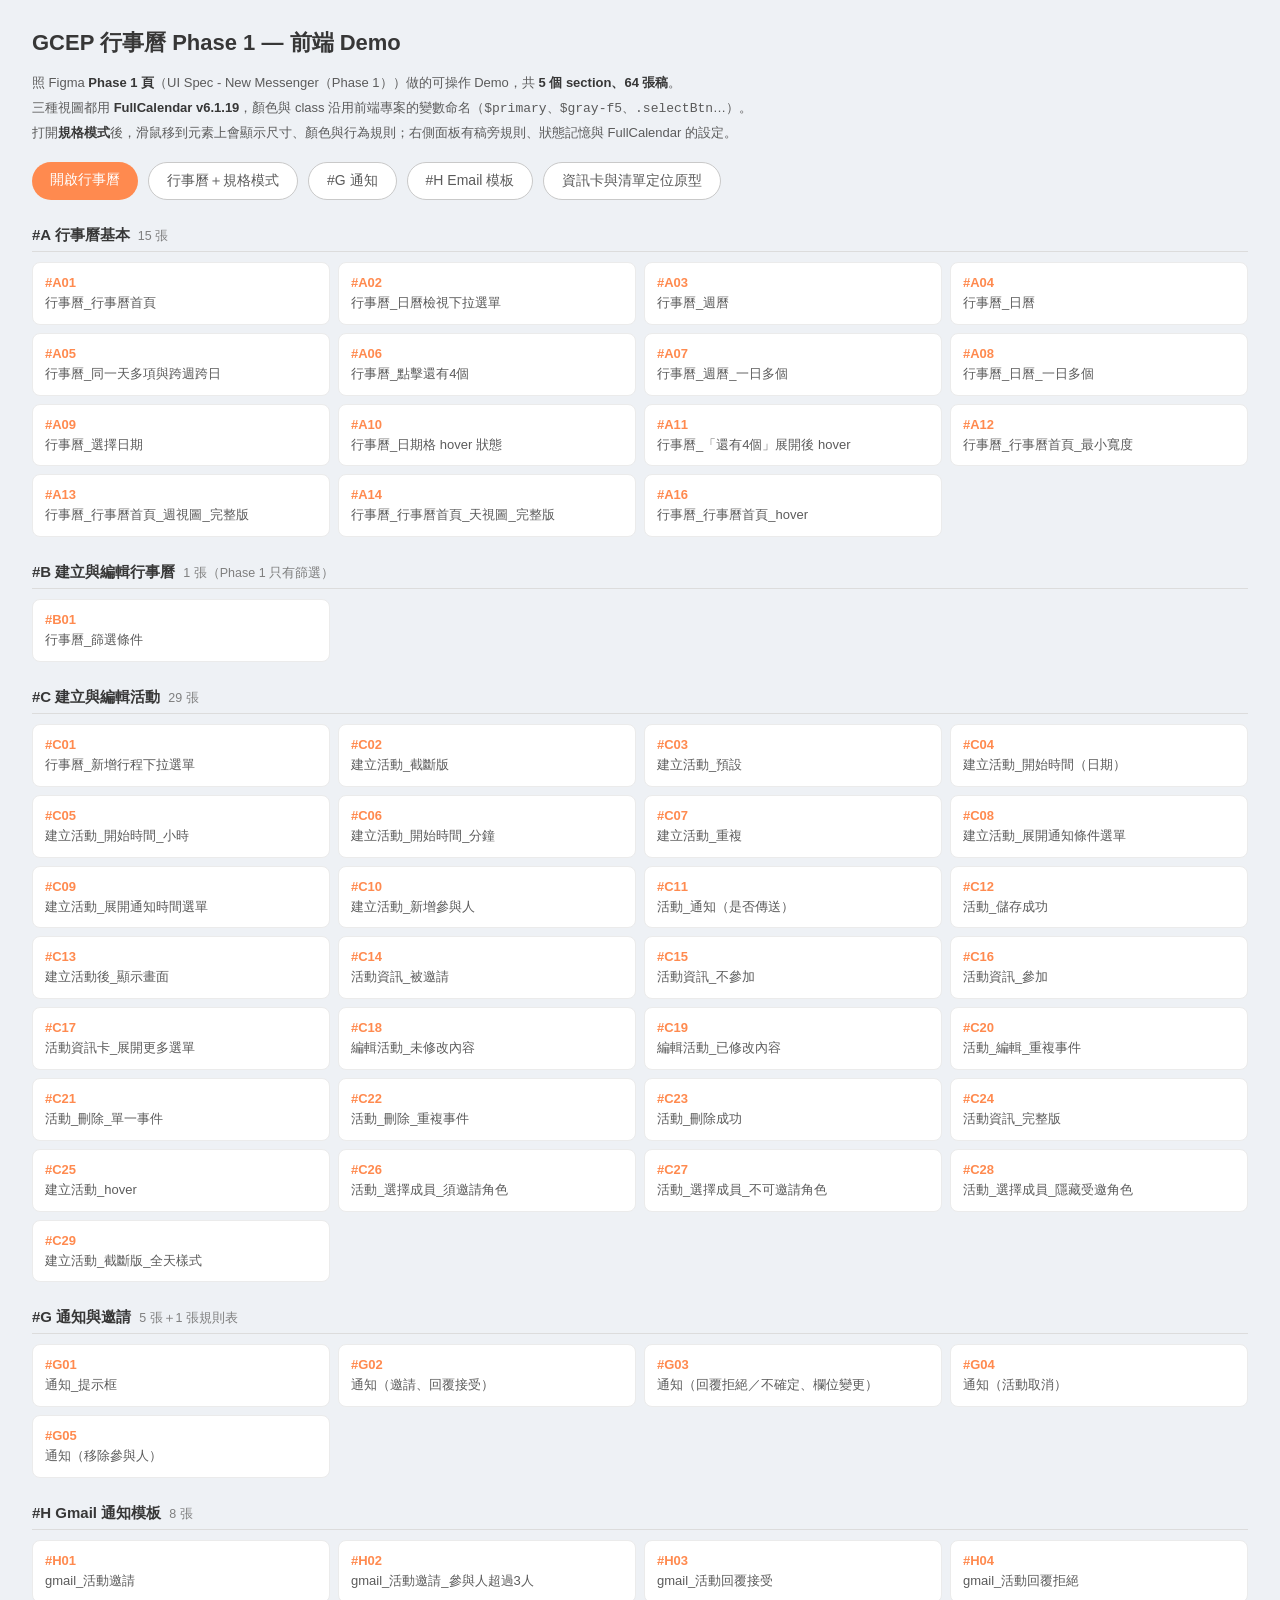
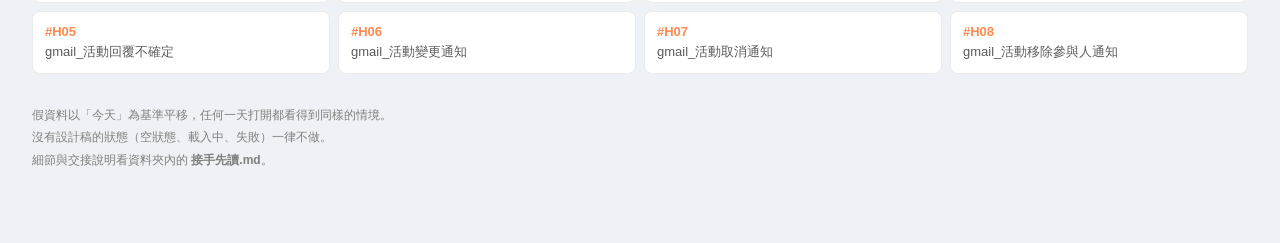
==== index.html @ 3591fe5a "GCEP 行事曆 Phase 1 前端 Demo（#A #B01 #C #G #H，58 張稿） 三種視圖以 FullCalendar 實作，顏色與 class 沿用前端專案變數命名。 含規格模式（稿" ====
<!DOCTYPE html>
<html lang="zh-Hant">
<head>
<meta charset="utf-8">
<meta name="robots" content="noindex, nofollow">
<meta name="viewport" content="width=device-width, initial-scale=1">
<title>GCEP 行事曆 Phase 1 Demo — 稿號索引</title>
<link rel="stylesheet" href="assets/tokens.css">
<style>
  * { box-sizing: border-box; }
  body { margin: 0; padding: 28px 32px 60px; background: #eef1f5; font-family: var(--font); color: var(--gray-37); }
  h1 { font-size: 22px; margin: 0 0 6px; }
  .lead { font-size: 13px; line-height: 1.9; color: var(--gray-5b); max-width: 880px; }
  .lead b { color: var(--gray-37); }
  .top { display: flex; gap: 10px; margin: 16px 0 26px; flex-wrap: wrap; }
  .top a {
    display: inline-block; padding: 9px 18px; border-radius: 999px; text-decoration: none;
    background: var(--primary); color: #fff; font-size: 14px;
  }
  .top a:hover { background: var(--positive); }
  .top a.ghost { background: #fff; color: var(--gray-5b); border: 1px solid var(--gray-c9); }
  h2 { font-size: 15px; margin: 26px 0 10px; padding-bottom: 6px; border-bottom: 1px solid var(--gray-dc); }
  h2 small { color: var(--gray-7f); font-weight: 400; margin-left: 8px; }
  .grid { display: grid; grid-template-columns: repeat(auto-fill, minmax(268px, 1fr)); gap: 8px; }
  .card {
    display: block; padding: 10px 12px; background: #fff; border: 1px solid var(--gray-eb);
    border-radius: 8px; text-decoration: none; color: inherit;
  }
  .card:hover { border-color: var(--primary); box-shadow: 0 2px 8px rgba(0,0,0,.06); }
  .card b { color: var(--primary); font-size: 13px; }
  .card span { display: block; font-size: 13px; line-height: 1.6; color: var(--gray-5b); margin-top: 2px; }
  .foot { margin-top: 30px; font-size: 12px; line-height: 1.9; color: var(--gray-7f); max-width: 880px; }
</style>
</head>
<body>

<h1>GCEP 行事曆 Phase 1 — 前端 Demo</h1>
<p class="lead">
  照 Figma <b>Phase 1 頁</b>（UI Spec - New Messenger（Phase 1））做的可操作 Demo，共 <b>5 個 section、64 張稿</b>。<br>
  三種視圖都用 <b>FullCalendar v6.1.19</b>，顏色與 class 沿用前端專案的變數命名（<code>$primary</code>、<code>$gray-f5</code>、<code>.selectBtn</code>…）。<br>
  打開<b>規格模式</b>後，滑鼠移到元素上會顯示尺寸、顏色與行為規則；右側面板有稿旁規則、狀態記憶與 FullCalendar 的設定。
</p>

<div class="top">
  <a href="app.html">開啟行事曆</a>
  <a href="app.html?spec=1" class="ghost">行事曆＋規格模式</a>
  <a href="notify.html" class="ghost">#G 通知</a>
  <a href="mail.html" class="ghost">#H Email 模板</a>
  <a href="資訊卡與清單定位原型.html" class="ghost">資訊卡與清單定位原型</a>
</div>

<div id="out"></div>

<p class="foot">
  假資料以「今天」為基準平移，任何一天打開都看得到同樣的情境。<br>
  沒有設計稿的狀態（空狀態、載入中、失敗）一律不做。<br>
  細節與交接說明看資料夾內的 <b>接手先讀.md</b>。
</p>

<script src="assets/icons.js"></script>
<script src="assets/spec.js"></script>
<script>
(function () {
  const S = window.SPEC.SCREENS;
  const groups = [
    ['#A 行事曆基本', '15 張', /^A/, c => `app.html?s=${c}`],
    ['#B 建立與編輯行事曆', '1 張（Phase 1 只有篩選）', /^B/, c => `app.html?s=${c}`],
    ['#C 建立與編輯活動', '29 張', /^C/, c => `app.html?s=${c}`],
    ['#G 通知與邀請', '5 張＋1 張規則表', /^G/, c => c === 'G01' ? 'app.html?g01=1' : 'notify.html'],
    ['#H Gmail 通知模板', '8 張', /^H/, c => `mail.html?s=${c}`],
  ];
  document.getElementById('out').innerHTML = groups.map(([title, count, re, href]) => {
    const items = Object.entries(S).filter(([c]) => re.test(c));
    return `<h2>${title}<small>${count}</small></h2><div class="grid">` +
      items.map(([c, v]) => `<a class="card" href="${href(c)}"><b>#${c}</b><span>${v.name}</span></a>`).join('') +
      '</div>';
  }).join('');
})();
</script>
</body>
</html>
---- assets/tokens.css ----
/* GCEP 行事曆 Phase 1 Demo — Token
 *
 * 命名規則：
 *   --primary、--gray-f5 …  ＝ 前端專案 quasar.variables.scss 的同名變數（$primary、$gray-f5）
 *   --cal-*                  ＝ Figma「GCEP Calendar」collection 的 color/cal/*、size/*、radius/*
 *   --gap-*                  ＝ ⚠️ Figma 與 quasar 都沒有的值（設計系統缺口，規格模式會標出來）
 *
 * 實作時：顏色一律用 $xxx 變數（tpColor 包過才能換主題），不要抄這裡的色碼。
 */
:root {
  /* ── quasar.variables.scss ── */
  --primary: #ff8a4f;        /* $primary */
  --positive: #ff6416;       /* $positive */
  --white: #ffffff;          /* $white */
  --negative: #ff5252;       /* $negative */
  --orange-9965: #ff9965;    /* $orange-9965 主導覽列 active icon */
  --dark-blue: #3f576a;      /* $dark-blue 視窗外殼 */
  --unread-badge: #ff5252;   /* $unread-badge */
  --gray-f5: #f5f5f5;
  --gray-eb: #ebebeb;
  --gray-dc: #dcdcdc;
  --gray-c9: #c9c9c9;
  --gray-a7: #a7a7a7;
  --gray-91: #919191;
  --gray-7f: #7f7f7f;
  --gray-5b: #5b5b5b;
  --gray-37: #373737;
  --gray-ba: #c2d2de;        /* $gray-ba 側邊導覽 */
  --black: #000000;
  --bg-gradient: linear-gradient(#fefeff, #eceff6);   /* $bg-gradient */

  /* ── Figma GCEP Calendar ── */
  --cal-01: #ff6416;               /* color/cal/01 —— Phase 1 個人行事曆的顏色 */
  --cal-day-cell-height: 100px;    /* size/day-cell-height */
  --cal-day-card-height: 20px;     /* size/day-card-height */
  --cal-radius-day-card: 4px;      /* radius/day-card */
  --cal-radius-pill: 17px;         /* radius/pill */
  --cal-radius-menu: 6px;          /* radius/menu */
  --cal-radius-modal: 8px;         /* radius/modal（下拉、清單視窗外框同為 8） */
  --cal-menu-row-height: 33px;     /* size/menu-row-height */

  /* ── ⚠️ 設計系統缺口：稿上有、變數表沒有 ── */
  --gap-today-bg: #fcf8e3;                 /* 今日淡黃底（#A01 Day 元件） */
  --gap-hover-overlay: rgba(0, 0, 0, .1);  /* 實心卡片 hover 疊色（#A10 筆記） */
  --gap-hover-soft: rgba(0, 0, 0, .05);    /* 圓形 icon 按鈕 hover（#A16 筆記） */
  --gap-shadow-pop: 0 1px 4px rgba(0, 0, 0, .2);  /* 下拉／清單視窗陰影 */

  /* ── 版面（量自 #A01） ── */
  --shell-pad-top: 42px;
  --main-pad: 30px 32px 20px 32px;   /* 09-17 已統一：Main Content padding */
  --main-radius: 16px;
  --time-axis-w: 40px;               /* #A03 筆記：左側時間軸固定 40px */
  --slot-h: 44px;                    /* 週／日視圖一小時一格 */
  --font: "PingFang TC", "Noto Sans TC", "Microsoft JhengHei", sans-serif;
}
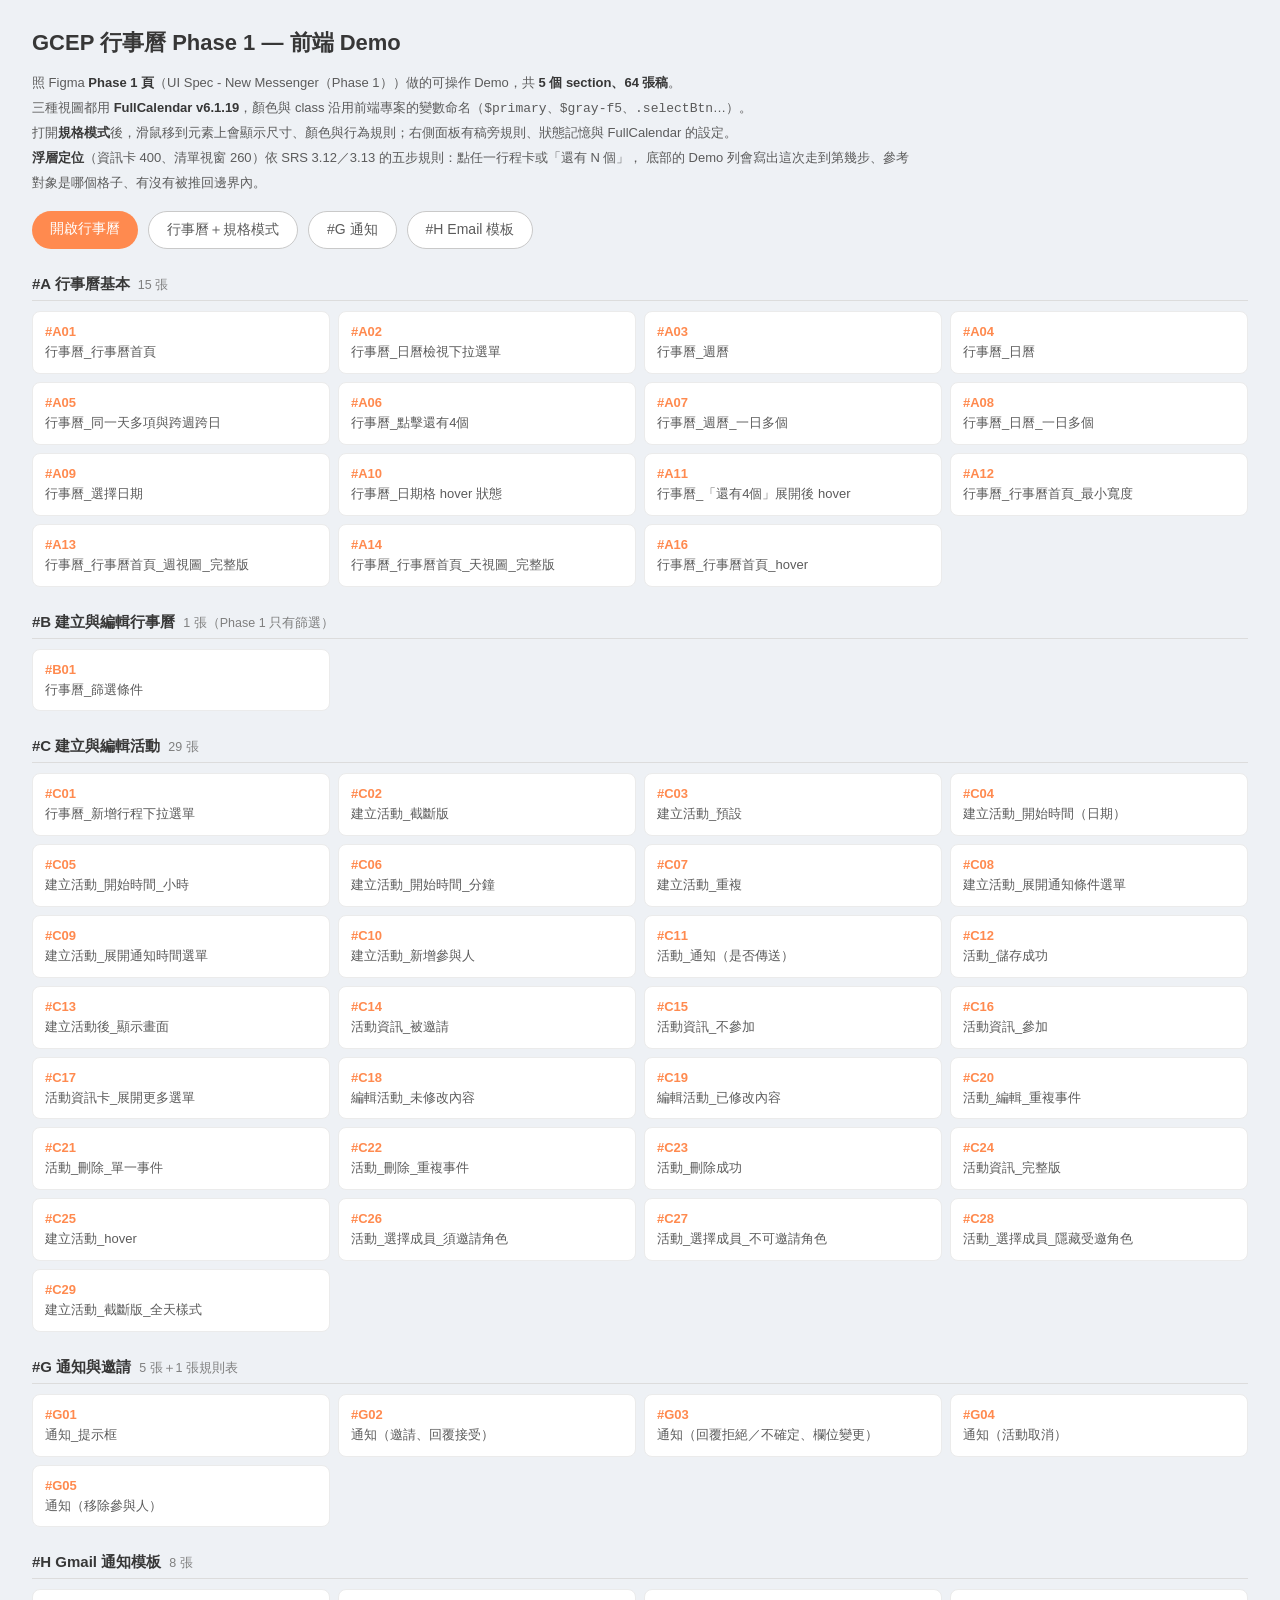
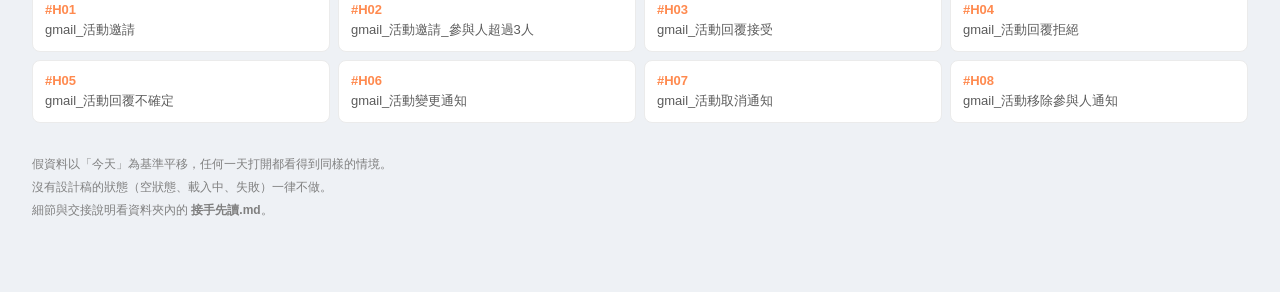
==== commit add0fafb: "定位驗證整併進主 Demo：每欄都有行程卡可點，移除獨立原型 - 月視圖本月每個星期欄至少一格有行程卡、週視圖每天各一筆，工程師可逐欄驗證資訊卡落點 - 移除獨立的定位原型頁，定位規則改在主 Demo" ====
--- a/index.html
+++ b/index.html
@@ -38,7 +38,9 @@
 <p class="lead">
   照 Figma <b>Phase 1 頁</b>（UI Spec - New Messenger（Phase 1））做的可操作 Demo，共 <b>5 個 section、64 張稿</b>。<br>
   三種視圖都用 <b>FullCalendar v6.1.19</b>，顏色與 class 沿用前端專案的變數命名（<code>$primary</code>、<code>$gray-f5</code>、<code>.selectBtn</code>…）。<br>
-  打開<b>規格模式</b>後，滑鼠移到元素上會顯示尺寸、顏色與行為規則；右側面板有稿旁規則、狀態記憶與 FullCalendar 的設定。
+  打開<b>規格模式</b>後，滑鼠移到元素上會顯示尺寸、顏色與行為規則；右側面板有稿旁規則、狀態記憶與 FullCalendar 的設定。<br>
+  <b>浮層定位</b>（資訊卡 400、清單視窗 260）依 SRS 3.12／3.13 的五步規則：點任一行程卡或「還有 N 個」，
+  底部的 Demo 列會寫出這次走到第幾步、參考對象是哪個格子、有沒有被推回邊界內。
 </p>
 
 <div class="top">
@@ -46,7 +48,6 @@
   <a href="app.html?spec=1" class="ghost">行事曆＋規格模式</a>
   <a href="notify.html" class="ghost">#G 通知</a>
   <a href="mail.html" class="ghost">#H Email 模板</a>
-  <a href="資訊卡與清單定位原型.html" class="ghost">資訊卡與清單定位原型</a>
 </div>
 
 <div id="out"></div>
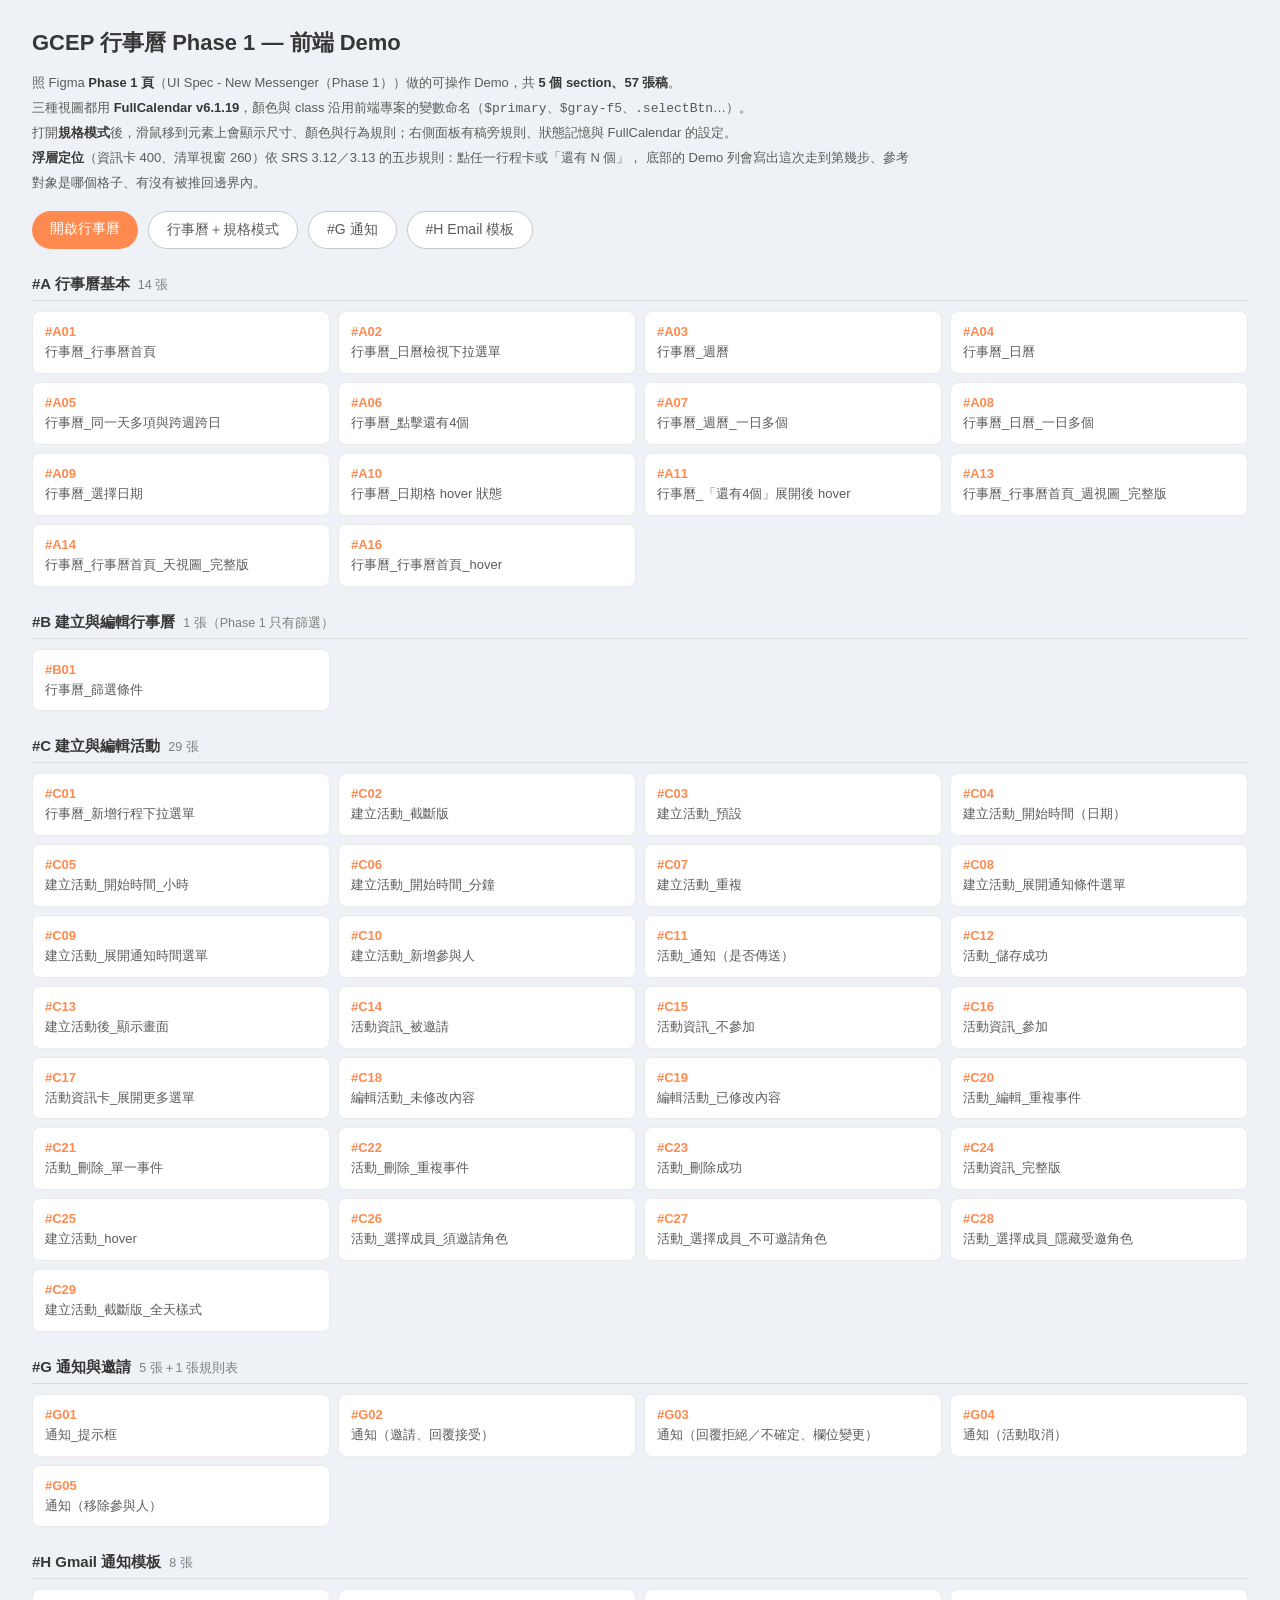
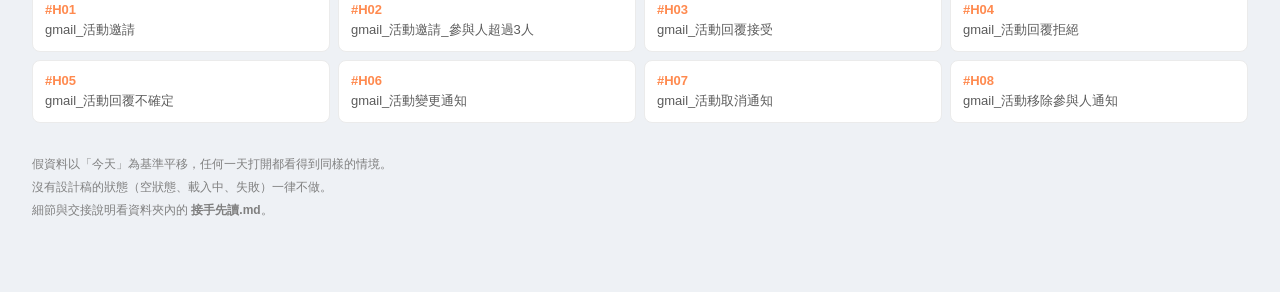
==== commit 8073e710: "套用 2026-09-21 定案：最小寬度 800px、定位邊界四邊都用內容區 - 頁面 min-width 456 → 800（工程師既有規範） - 浮層定位的左邊界由視窗左緣改為內容區左緣，卡片不" ====
--- a/index.html
+++ b/index.html
@@ -36,7 +36,7 @@
 
 <h1>GCEP 行事曆 Phase 1 — 前端 Demo</h1>
 <p class="lead">
-  照 Figma <b>Phase 1 頁</b>（UI Spec - New Messenger（Phase 1））做的可操作 Demo，共 <b>5 個 section、64 張稿</b>。<br>
+  照 Figma <b>Phase 1 頁</b>（UI Spec - New Messenger（Phase 1））做的可操作 Demo，共 <b>5 個 section、57 張稿</b>。<br>
   三種視圖都用 <b>FullCalendar v6.1.19</b>，顏色與 class 沿用前端專案的變數命名（<code>$primary</code>、<code>$gray-f5</code>、<code>.selectBtn</code>…）。<br>
   打開<b>規格模式</b>後，滑鼠移到元素上會顯示尺寸、顏色與行為規則；右側面板有稿旁規則、狀態記憶與 FullCalendar 的設定。<br>
   <b>浮層定位</b>（資訊卡 400、清單視窗 260）依 SRS 3.12／3.13 的五步規則：點任一行程卡或「還有 N 個」，
@@ -64,7 +64,7 @@
 (function () {
   const S = window.SPEC.SCREENS;
   const groups = [
-    ['#A 行事曆基本', '15 張', /^A/, c => `app.html?s=${c}`],
+    ['#A 行事曆基本', '14 張', /^A/, c => `app.html?s=${c}`],
     ['#B 建立與編輯行事曆', '1 張（Phase 1 只有篩選）', /^B/, c => `app.html?s=${c}`],
     ['#C 建立與編輯活動', '29 張', /^C/, c => `app.html?s=${c}`],
     ['#G 通知與邀請', '5 張＋1 張規則表', /^G/, c => c === 'G01' ? 'app.html?g01=1' : 'notify.html'],
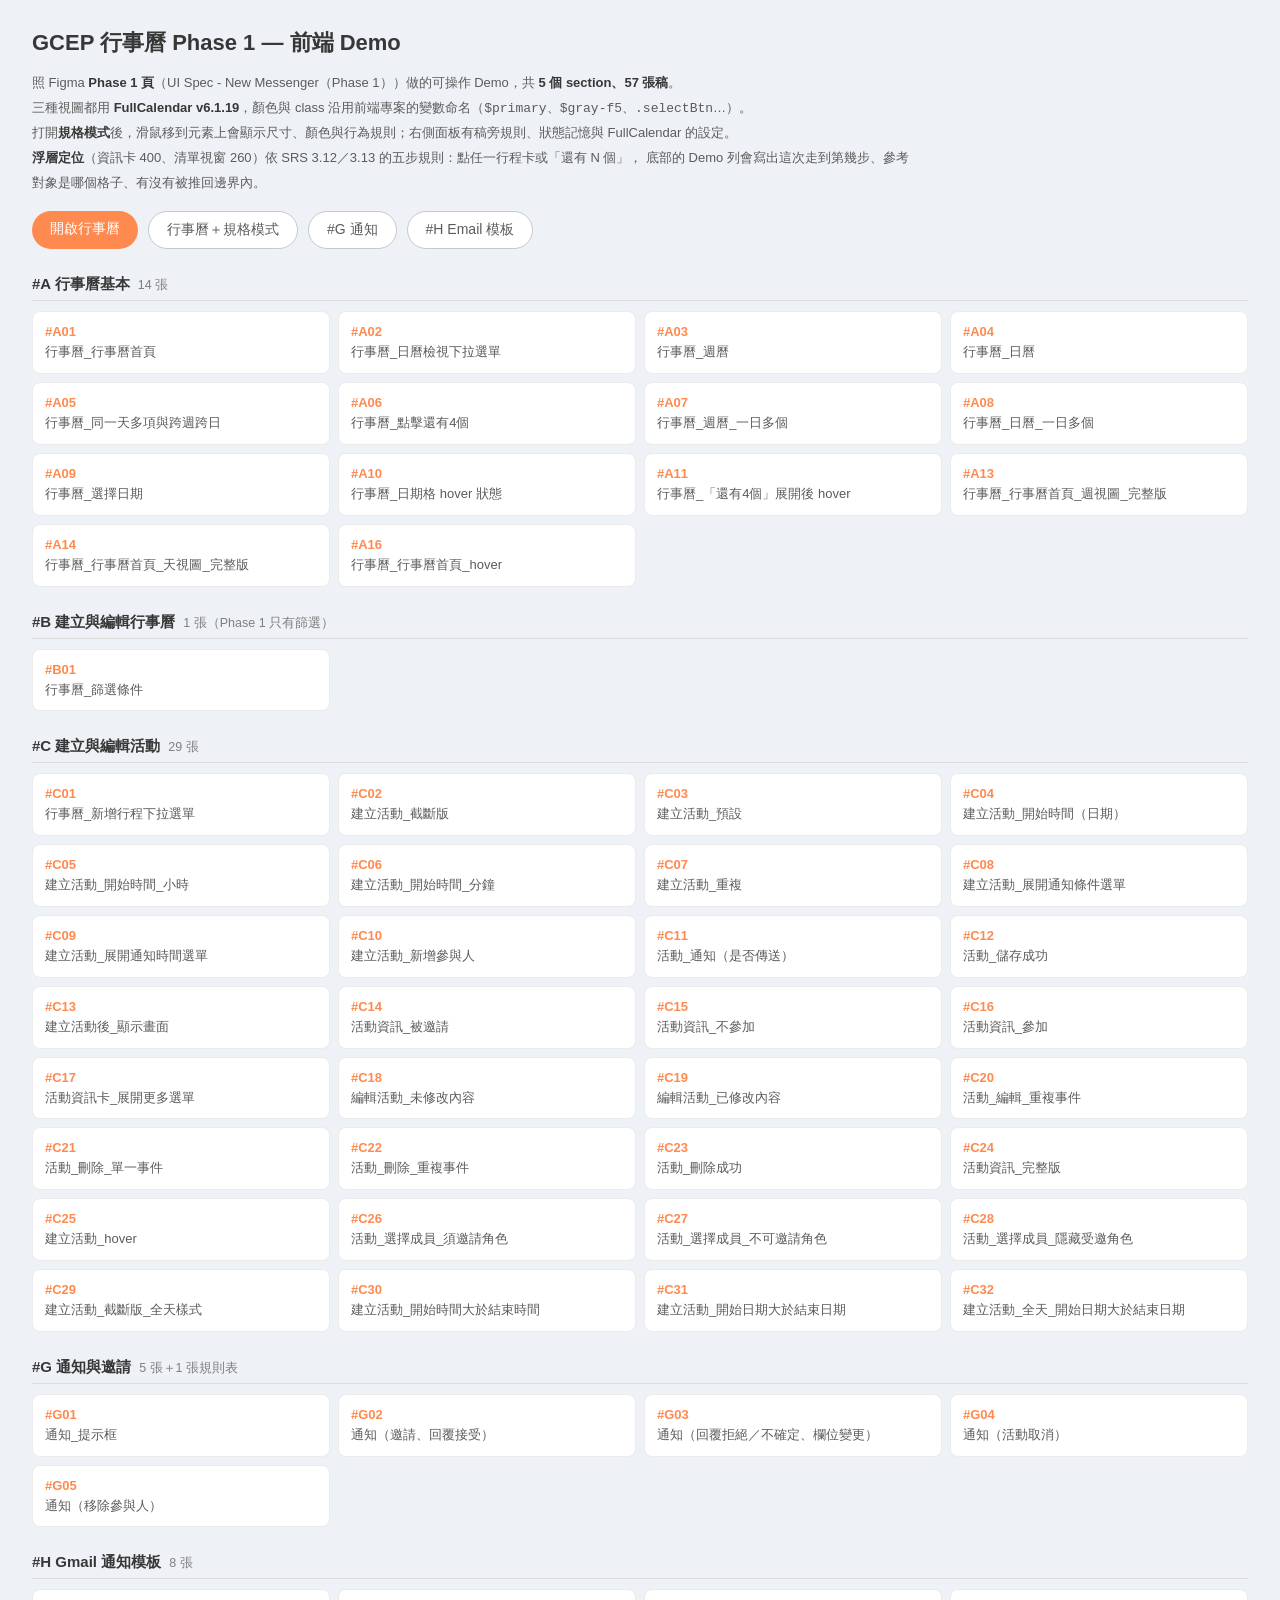
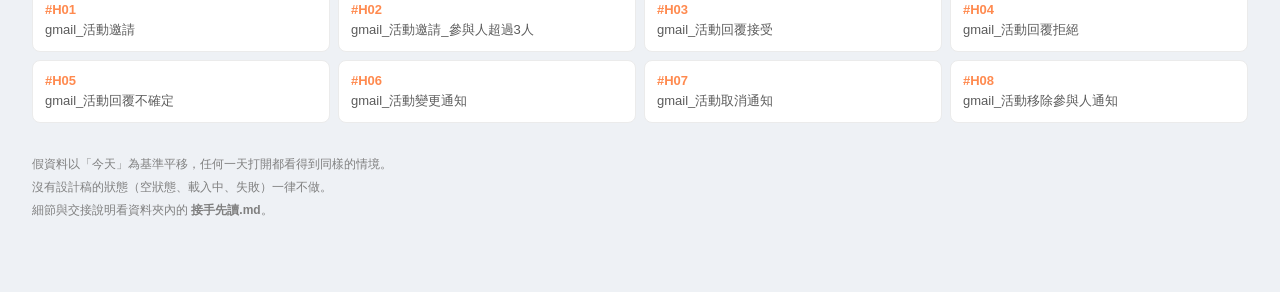
==== commit 0d6a09bb: "資源加上版本號，避免瀏覽器載到舊的 js/css Co-Authored-By: Claude Opus 5 <noreply@anthropic.com>" ====
--- a/index.html
+++ b/index.html
@@ -5,7 +5,7 @@
 <meta name="robots" content="noindex, nofollow">
 <meta name="viewport" content="width=device-width, initial-scale=1">
 <title>GCEP 行事曆 Phase 1 Demo — 稿號索引</title>
-<link rel="stylesheet" href="assets/tokens.css">
+<link rel="stylesheet" href="assets/tokens.css?v=202609241746">
 <style>
   * { box-sizing: border-box; }
   body { margin: 0; padding: 28px 32px 60px; background: #eef1f5; font-family: var(--font); color: var(--gray-37); }
@@ -58,8 +58,8 @@
   細節與交接說明看資料夾內的 <b>接手先讀.md</b>。
 </p>
 
-<script src="assets/icons.js"></script>
-<script src="assets/spec.js"></script>
+<script src="assets/icons.js?v=202609241746"></script>
+<script src="assets/spec.js?v=202609241746"></script>
 <script>
 (function () {
   const S = window.SPEC.SCREENS;
--- a/assets/tokens.css
+++ b/assets/tokens.css
@@ -44,6 +44,8 @@
   --gap-hover-overlay: rgba(0, 0, 0, .1);  /* 實心卡片 hover 疊色（#A10 筆記） */
   --gap-hover-soft: rgba(0, 0, 0, .05);    /* 圓形 icon 按鈕 hover（#A16 筆記） */
   --gap-shadow-pop: 0 1px 4px rgba(0, 0, 0, .2);  /* 下拉／清單視窗陰影 */
+  --err-field-bg: #ffe5d9;                 /* 欄位錯誤底色（#C30／#C31） */
+  --err-text: #ff5040;                     /* 錯誤訊息文字（#C30／#C31） */
 
   /* ── 版面（量自 #A01） ── */
   --shell-pad-top: 42px;
